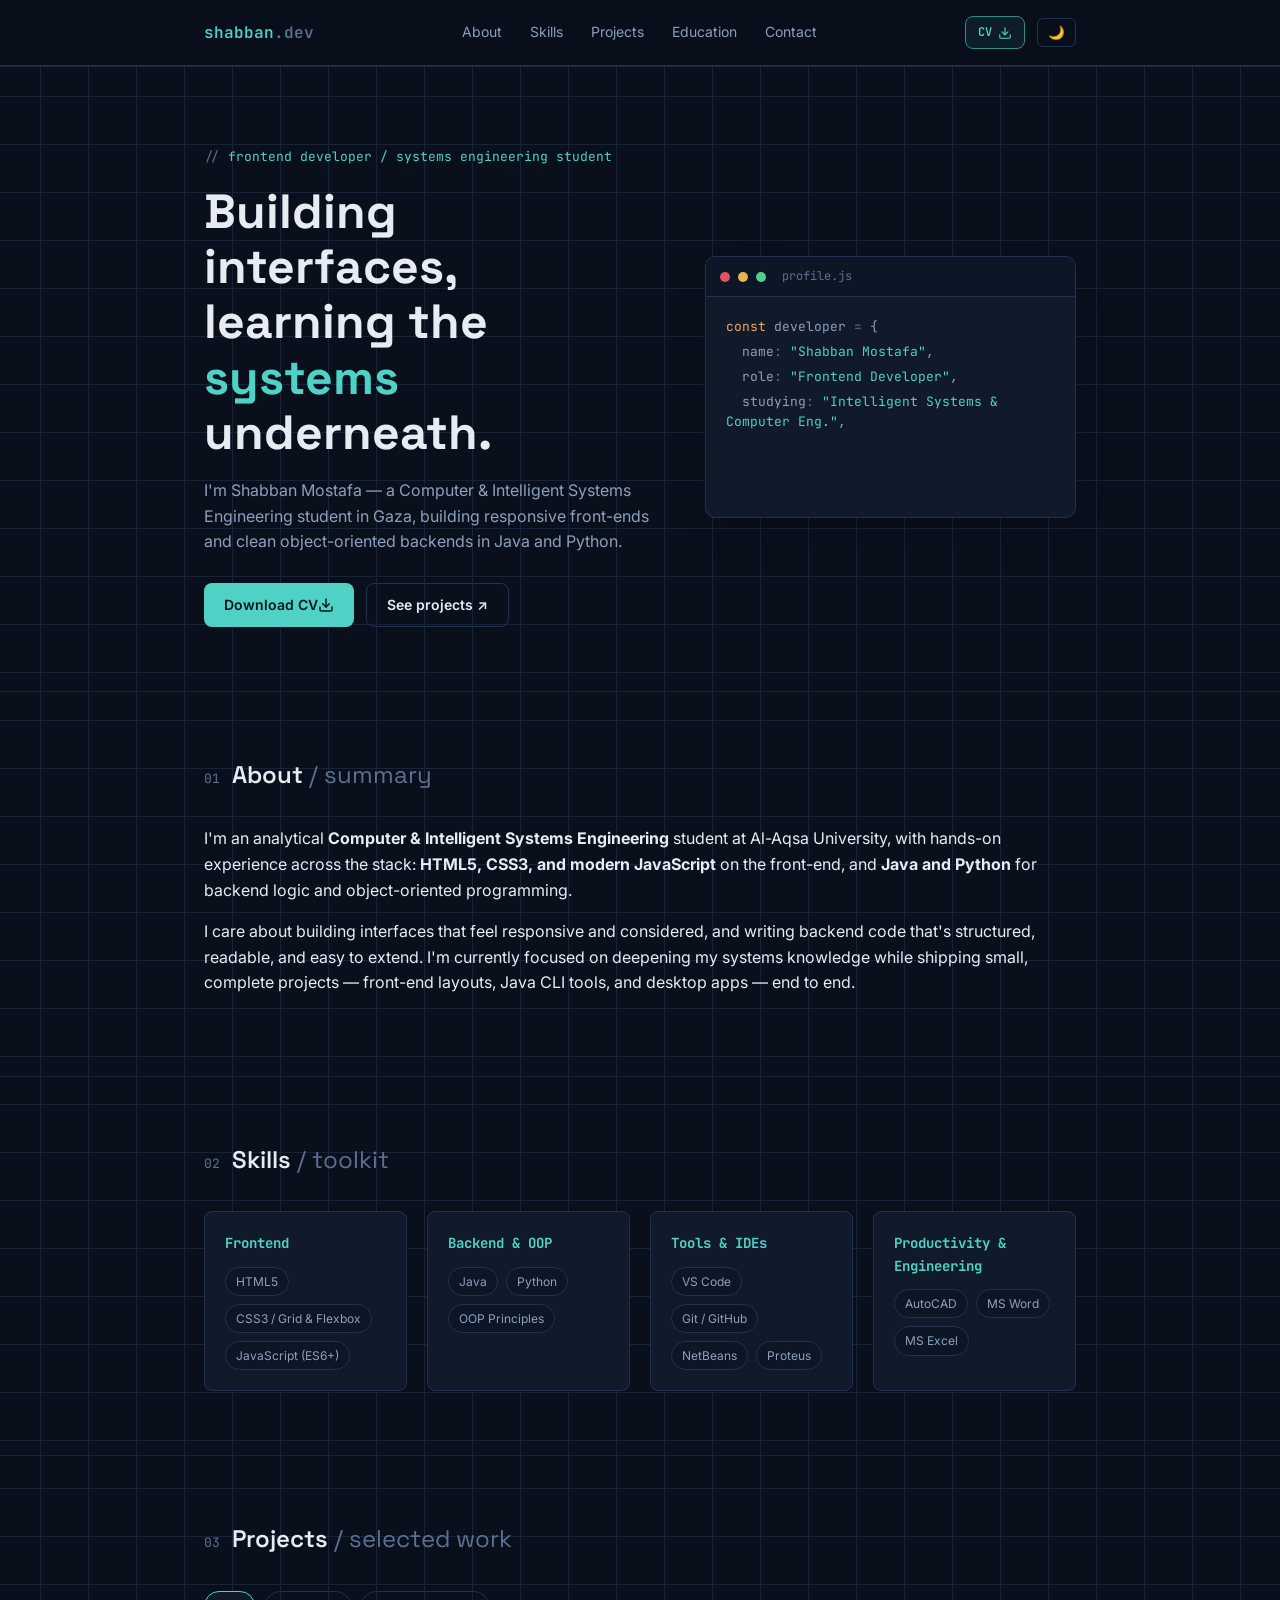
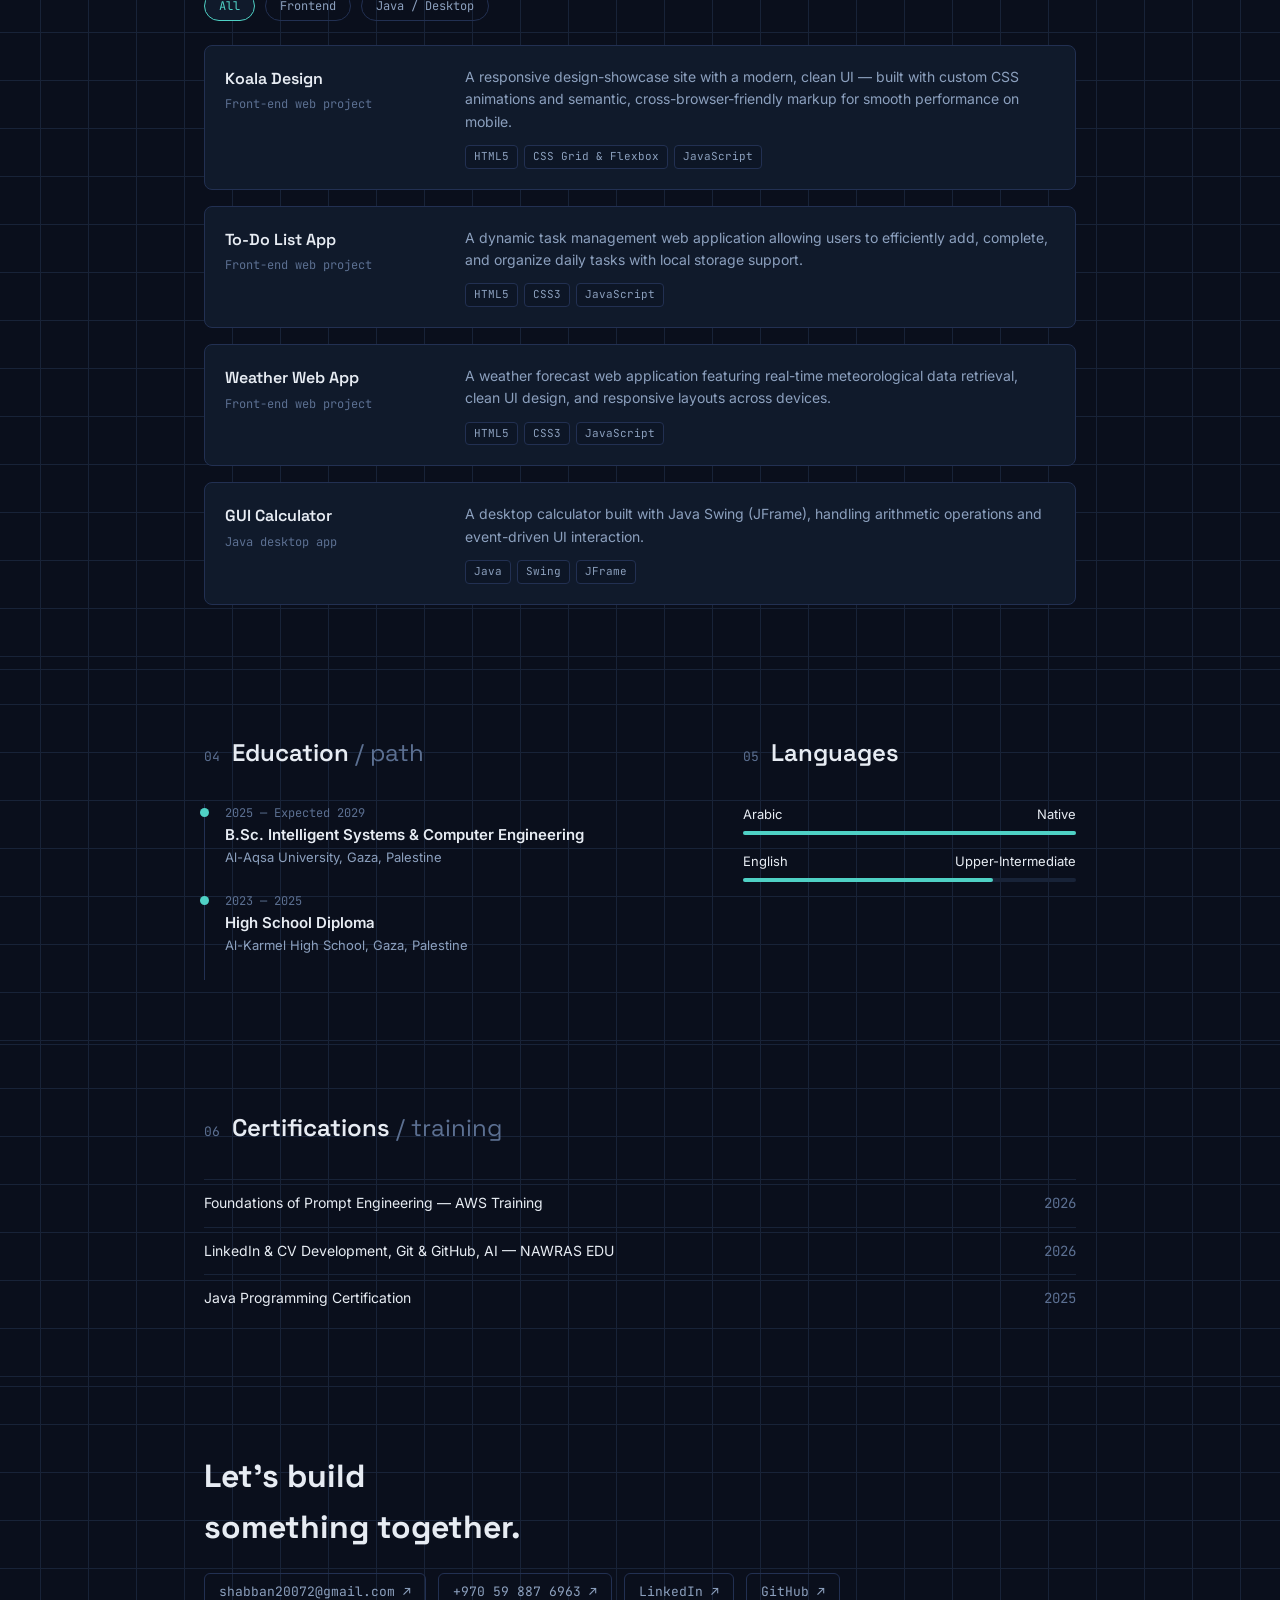
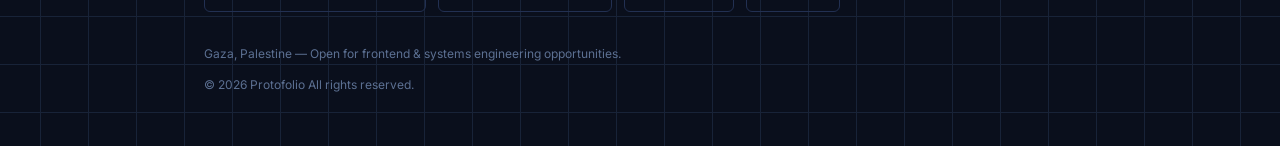
==== index.html @ a600d9d5 "Rename protofolio.html to index.html" ====
<!DOCTYPE html>
<html lang="en" data-theme="dark">

<head>
    <meta charset="UTF-8">
    <meta name="viewport" content="width=device-width, initial-scale=1.0">
    <title>Shabban Mostafa — Frontend Developer & Systems Engineering Student</title>
    <link rel="preconnect" href="https://fonts.googleapis.com">
    <link rel="preconnect" href="https://fonts.gstatic.com" crossorigin>
    <link
        href="https://fonts.googleapis.com/css2?family=Inter:wght@400;500;600;700&family=JetBrains+Mono:wght@400;500;600&family=Space+Grotesk:wght@500;600;700&display=swap"
        rel="stylesheet">
    <link rel="icon" type="image/png" href="Gemini_Generated_Image_3iw3ls3iw3ls3iw3.jpg">
    <link rel="stylesheet" href="proto.css">
</head>

<body>

    <!-- Scroll Progress Indicator -->
    <div class="scroll-progress" id="scrollProgress"></div>
    <!-- الهيدر المطور مع زر السيرة الذاتية -->
    <header class="nav">
        <div class="nav-inner">
            <a href="#top" class="logo">shabban<span>.dev</span></a>

            <nav class="links" id="navLinks">
                <a href="#about">About</a>
                <a href="#skills">Skills</a>
                <a href="#projects">Projects</a>
                <a href="#education">Education</a>
                <a href="#contact">Contact</a>
            </nav>

            <div class="nav-controls">
                <!-- زر تحميل الـ CV في الهيدر -->
                <a href="Shabban CV.pdf" download class="btn-cv-nav" title="Download CV" target="_blank">
                    <span>CV</span>
                    <svg width="14" height="14" viewBox="0 0 24 24" fill="none" stroke="currentColor" stroke-width="2"
                        stroke-linecap="round" stroke-linejoin="round">
                        <path d="M21 15v4a2 2 0 0 1-2 2H5a2 2 0 0 1-2-2v-4" />
                        <polyline points="7 10 12 15 17 10" />
                        <line x1="12" y1="15" x2="12" y2="3" />
                    </svg>
                </a>

                <button id="themeToggle" class="icon-btn" aria-label="Toggle Theme">
                    <span class="theme-icon">🌙</span>
                </button>
                <button class="menu-toggle" id="menuToggle" aria-label="Toggle Navigation">
                    <span></span>
                    <span></span>
                    <span></span>
                </button>
            </div>
        </div>
    </header>

    <!-- قسم Hero Section المطور -->
    <section class="hero">
        <div class="wrap hero-grid">
            <div>
                <p class="kicker">frontend developer / systems engineering student</p>
                <h1 class="title">Building interfaces,<br>learning the <em>systems</em><br>underneath.</h1>
                <p class="lede">I'm Shabban Mostafa — a Computer &amp; Intelligent Systems Engineering student in Gaza,
                    building responsive front-ends and clean object-oriented backends in Java and Python.</p>
                <div class="cta-row">
                    <!-- زر تحميل الـ CV الرئيسي -->
                    <a class="btn btn-primary" href="Shabban CV.pdf" download target="_blank">
                        Download CV
                        <svg width="16" height="16" viewBox="0 0 24 24" fill="none" stroke="currentColor"
                            stroke-width="2.2" stroke-linecap="round" stroke-linejoin="round">
                            <path d="M21 15v4a2 2 0 0 1-2 2H5a2 2 0 0 1-2-2v-4" />
                            <polyline points="7 10 12 15 17 10" />
                            <line x1="12" y1="15" x2="12" y2="3" />
                        </svg>
                    </a>
                    <a class="btn btn-ghost" href="#projects">See projects ↗</a>
                </div>
            </div>
            <div class="terminal" aria-hidden="false">
                <div class="term-bar">
                    <span class="dot r"></span><span class="dot y"></span><span class="dot g"></span>
                    <span class="term-title">profile.js</span>
                </div>
                <div class="term-body" id="termBody"></div>
            </div>
        </div>
    </section>

    <!-- About Section -->
    <section id="about">
        <div class="wrap">
            <div class="sec-head">
                <span class="sec-num">01</span>
                <h2 class="sec-title">About <span class="dim">/ summary</span></h2>
            </div>
            <div class="about-body">
                <p>I'm an analytical <strong>Computer &amp; Intelligent Systems Engineering</strong> student at
                    Al-Aqsa University, with hands-on experience across the stack: <strong>HTML5, CSS3, and modern
                        JavaScript</strong> on the front-end, and <strong>Java and Python</strong> for backend logic
                    and object-oriented programming.</p>
                <p>I care about building interfaces that feel responsive and considered, and writing backend code
                    that's structured, readable, and easy to extend. I'm currently focused on deepening my systems
                    knowledge while shipping small, complete projects — front-end layouts, Java CLI tools, and
                    desktop apps — end to end.</p>
            </div>
        </div>
    </section>

    <!-- Skills Section -->
    <section id="skills">
        <div class="wrap">
            <div class="sec-head">
                <span class="sec-num">02</span>
                <h2 class="sec-title">Skills <span class="dim">/ toolkit</span></h2>
            </div>
            <div class="skill-groups">
                <div class="skill-card">
                    <h3>Frontend</h3>
                    <div class="chip-row">
                        <span class="chip">HTML5</span>
                        <span class="chip">CSS3 / Grid & Flexbox</span>
                        <span class="chip">JavaScript (ES6+)</span>
                    </div>
                </div>
                <div class="skill-card">
                    <h3>Backend &amp; OOP</h3>
                    <div class="chip-row">
                        <span class="chip">Java</span>
                        <span class="chip">Python</span>
                        <span class="chip">OOP Principles</span>
                    </div>
                </div>
                <div class="skill-card">
                    <h3>Tools &amp; IDEs</h3>
                    <div class="chip-row">
                        <span class="chip">VS Code</span>
                        <span class="chip">Git / GitHub</span>
                        <span class="chip">NetBeans</span>
                        <span class="chip">Proteus</span>
                    </div>
                </div>
                <div class="skill-card">
                    <h3>Productivity &amp; Engineering</h3>
                    <div class="chip-row">
                        <span class="chip">AutoCAD</span>
                        <span class="chip">MS Word</span>
                        <span class="chip">MS Excel</span>
                    </div>
                </div>
            </div>
        </div>
    </section>

    <!-- Projects Section -->
    <section id="projects">
        <div class="wrap">
            <div class="sec-head">
                <span class="sec-num">03</span>
                <h2 class="sec-title">Projects <span class="dim">/ selected work</span></h2>
            </div>

            <!-- Projects Filter -->
            <div class="project-filters">
                <button class="filter-btn active" data-filter="all">All</button>
                <button class="filter-btn" data-filter="frontend">Frontend</button>
                <button class="filter-btn" data-filter="java">Java / Desktop</button>
            </div>

            <div class="proj-list">
                <div class="proj" data-category="frontend">
                    <div class="proj-meta">
                        <div class="proj-name">Koala Design</div>
                        <span class="proj-type">Front-end web project</span>
                    </div>
                    <div class="proj-details">
                        <p class="proj-desc">A responsive design-showcase site with a modern, clean UI — built with
                            custom CSS animations and semantic, cross-browser-friendly markup for smooth performance
                            on mobile.</p>
                        <div class="proj-tags">
                            <span class="tag">HTML5</span>
                            <span class="tag">CSS Grid &amp; Flexbox</span>
                            <span class="tag">JavaScript</span>
                        </div>
                    </div>
                </div>

                <div class="proj" data-category="frontend">
                    <div class="proj-meta">
                        <div class="proj-name">To-Do List App</div>
                        <span class="proj-type">Front-end web project</span>
                    </div>
                    <div class="proj-details">
                        <p class="proj-desc">A dynamic task management web application allowing users to efficiently
                            add, complete, and organize daily tasks with local storage support.</p>
                        <div class="proj-tags">
                            <span class="tag">HTML5</span>
                            <span class="tag">CSS3</span>
                            <span class="tag">JavaScript</span>
                        </div>
                    </div>
                </div>

                <div class="proj" data-category="frontend">
                    <div class="proj-meta">
                        <div class="proj-name">Weather Web App</div>
                        <span class="proj-type">Front-end web project</span>
                    </div>
                    <div class="proj-details">
                        <p class="proj-desc">A weather forecast web application featuring real-time meteorological data
                            retrieval, clean UI design, and responsive layouts across devices.</p>
                        <div class="proj-tags">
                            <span class="tag">HTML5</span>
                            <span class="tag">CSS3</span>
                            <span class="tag">JavaScript</span>
                        </div>
                    </div>
                </div>

                <div class="proj" data-category="java">
                    <div class="proj-meta">
                        <div class="proj-name">GUI Calculator</div>
                        <span class="proj-type">Java desktop app</span>
                    </div>
                    <div class="proj-details">
                        <p class="proj-desc">A desktop calculator built with Java Swing (JFrame), handling
                            arithmetic operations and event-driven UI interaction.</p>
                        <div class="proj-tags">
                            <span class="tag">Java</span>
                            <span class="tag">Swing</span>
                            <span class="tag">JFrame</span>
                        </div>
                    </div>
                </div>
            </div>
        </div>
    </section>

    <!-- Education & Languages Section -->
    <section id="education">
        <div class="wrap two-col">
            <div>
                <div class="sec-head">
                    <span class="sec-num">04</span>
                    <h2 class="sec-title">Education <span class="dim">/ path</span></h2>
                </div>
                <div class="timeline">
                    <div class="tl-item">
                        <div class="tl-when">2025 — Expected 2029</div>
                        <div class="tl-what">B.Sc. Intelligent Systems &amp; Computer Engineering</div>
                        <div class="tl-where">Al-Aqsa University, Gaza, Palestine</div>
                    </div>
                    <div class="tl-item">
                        <div class="tl-when">2023 — 2025</div>
                        <div class="tl-what">High School Diploma</div>
                        <div class="tl-where">Al-Karmel High School, Gaza, Palestine</div>
                    </div>
                </div>
            </div>
            <div>
                <div class="sec-head">
                    <span class="sec-num">05</span>
                    <h2 class="sec-title">Languages</h2>
                </div>
                <div class="lang-item">
                    <div class="lang-name"><span>Arabic</span><span>Native</span></div>
                    <div class="bar">
                        <div class="bar-fill" style="width:100%"></div>
                    </div>
                </div>
                <div class="lang-item">
                    <div class="lang-name"><span>English</span><span>Upper-Intermediate</span></div>
                    <div class="bar">
                        <div class="bar-fill" style="width:75%"></div>
                    </div>
                </div>
            </div>
        </div>
    </section>

    <!-- Certifications Section -->
    <section id="certs">
        <div class="wrap">
            <div class="sec-head">
                <span class="sec-num">06</span>
                <h2 class="sec-title">Certifications <span class="dim">/ training</span></h2>
            </div>
            <ul class="cert-list">
                <li><span class="cert-name">Foundations of Prompt Engineering — AWS Training</span><span
                        class="cert-year">2026</span></li>
                <li><span class="cert-name">LinkedIn &amp; CV Development, Git &amp; GitHub, AI — NAWRAS
                        EDU</span><span class="cert-year">2026</span></li>
                <li><span class="cert-name">Java Programming Certification</span><span class="cert-year">2025</span>
                </li>
            </ul>
        </div>
    </section>

    <!-- Contact Section -->
    <footer id="contact">
        <div class="wrap">
            <h2 class="contact-title">Let's build<br>something together.</h2>
            <div class="contact-links">
                <a class="contact-item" href="mailto:shabban20072@gmail.com">shabban20072@gmail.com ↗</a>
                <a class="contact-item" href="https://api.whatsapp.com/send?phone=970598876963" target="_blank"
                    rel="noopener">+970 59 887 6963 ↗</a>
                <a class="contact-item" href="https://www.linkedin.com/in/shabban-bakroon-a314b6403/" target="_blank"
                    rel="noopener">LinkedIn ↗</a>
                <a class="contact-item" href="https://github.com/shabban-Eng" target="_blank" rel="noopener">GitHub
                    ↗</a>
            </div>
            <p class="foot-note">Gaza, Palestine — Open for frontend &amp; systems engineering opportunities.</p>
            <p class="foot-note">© 2026 Protofolio All rights reserved.</p>
        </div>
    </footer>

    </main>

    <!-- Back to top button -->
    <button id="backToTop" class="back-to-top" aria-label="Back to Top">↑</button>
    <script src="main.js"></script>
</body>

</html>
---- proto.css ----
:root {
    --bg: #0a0f1c;
    --bg-elev: #101a2b;
    --bg-elev-2: #0d1626;
    --line: #223052;
    --line-soft: #182338;
    --text: #e7ecf3;
    --text-dim: #8ca0be;
    --text-faint: #5c7092;
    --accent: #4fd1c5;
    --accent-hover: #67dccf;
    --accent-dim: #2c8f86;
    --accent-warm: #f2a65a;
    --font-display: 'Space Grotesk', sans-serif;
    --font-body: 'Inter', sans-serif;
    --font-mono: 'JetBrains Mono', monospace;
    --maxw: 920px;
    --radius: 8px;
    --transition: 0.2s ease;
}

[data-theme="light"] {
    --bg: #f8fafc;
    --bg-elev: #ffffff;
    --bg-elev-2: #f1f5f9;
    --line: #cbd5e1;
    --line-soft: #e2e8f0;
    --text: #0f172a;
    --text-dim: #475569;
    --text-faint: #94a3b8;
    --accent: #0d9488;
    --accent-hover: #14b8a6;
    --accent-dim: #99f6e4;
    --accent-warm: #d97706;
}

* {
    box-sizing: border-box;
}

html {
    scroll-behavior: smooth;
}

body {
    margin: 0;
    background: var(--bg);
    color: var(--text);
    font-family: var(--font-body);
    line-height: 1.6;
    background-image:
        linear-gradient(var(--line-soft) 1px, transparent 1px),
        linear-gradient(90deg, var(--line-soft) 1px, transparent 1px);
    background-size: 48px 48px;
    background-position: center top;
    transition: background-color 0.3s ease, color 0.3s ease;
}

/* Scroll Progress */
.scroll-progress {
    position: fixed;
    top: 0;
    left: 0;
    height: 3px;
    background: var(--accent);
    width: 0%;
    z-index: 100;
    transition: width 0.1s linear;
}

.wrap {
    max-width: var(--maxw);
    margin: 0 auto;
    padding: 0 24px;
}

/* ---------- NAV ---------- */
header.nav {
    position: sticky;
    top: 0;
    z-index: 50;
    background: rgba(10, 15, 28, 0.82);
    backdrop-filter: blur(12px);
    border-bottom: 1px solid var(--line);
    transition: background 0.3s ease;
}

[data-theme="light"] header.nav {
    background: rgba(248, 250, 252, 0.85);
}

.nav-inner {
    max-width: var(--maxw);
    margin: 0 auto;
    padding: 16px 24px;
    display: flex;
    align-items: center;
    justify-content: space-between;
}

.logo {
    font-family: var(--font-mono);
    font-size: 16px;
    font-weight: 600;
    color: var(--accent);
    text-decoration: none;
}

.logo span {
    color: var(--text-faint);
}

nav.links {
    display: flex;
    gap: 28px;
}

nav.links a {
    font-size: 14px;
    text-decoration: none;
    color: var(--text-dim);
    transition: color var(--transition);
}

nav.links a:hover {
    color: var(--accent);
}

.nav-controls {
    display: flex;
    align-items: center;
    gap: 12px;
}

.icon-btn,
.menu-toggle {
    background: transparent;
    border: 1px solid var(--line);
    color: var(--text);
    padding: 6px 10px;
    border-radius: 6px;
    cursor: pointer;
    transition: var(--transition);
}

.icon-btn:hover {
    border-color: var(--accent);
}

.menu-toggle {
    display: none;
    flex-direction: column;
    gap: 4px;
}

.menu-toggle span {
    width: 18px;
    height: 2px;
    background: var(--text);
}

@media (max-width: 768px) {
    .menu-toggle {
        display: flex;
    }

    nav.links {
        position: absolute;
        top: 100%;
        left: 0;
        right: 0;
        background: var(--bg-elev);
        flex-direction: column;
        padding: 20px 24px;
        gap: 16px;
        border-bottom: 1px solid var(--line);
        display: none;
    }

    nav.links.active {
        display: flex;
    }
}

/* ---------- HERO ---------- */
.hero {
    padding: 80px 0 64px;
}

.hero-grid {
    display: grid;
    grid-template-columns: 1.1fr 0.9fr;
    gap: 48px;
    align-items: center;
}

@media (max-width: 780px) {
    .hero-grid {
        grid-template-columns: 1fr;
    }
}

.kicker {
    font-family: var(--font-mono);
    font-size: 13px;
    color: var(--accent);
    margin: 0 0 16px;
}

.kicker::before {
    content: "// ";
    color: var(--text-faint);
}

h1.title {
    font-family: var(--font-display);
    font-size: clamp(32px, 5vw, 48px);
    line-height: 1.15;
    margin: 0 0 18px;
    font-weight: 700;
}

h1.title em {
    font-style: normal;
    color: var(--accent);
}

.lede {
    color: var(--text-dim);
    font-size: 16px;
    max-width: 48ch;
    margin: 0 0 28px;
}

.cta-row {
    display: flex;
    gap: 12px;
}

.btn {
    font-family: var(--font-body);
    font-weight: 600;
    font-size: 14px;
    padding: 10px 20px;
    border-radius: var(--radius);
    text-decoration: none;
    display: inline-flex;
    align-items: center;
    transition: var(--transition);
}

.btn-primary {
    background: var(--accent);
    color: #06171a;
}

.btn-primary:hover {
    background: var(--accent-hover);
    transform: translateY(-2px);
}

.btn-ghost {
    border: 1px solid var(--line);
    color: var(--text);
}

.btn-ghost:hover {
    border-color: var(--accent);
    color: var(--accent);
    transform: translateY(-2px);
}

/* ---------- TERMINAL ---------- */
.terminal {
    background: var(--bg-elev);
    border: 1px solid var(--line);
    border-radius: 10px;
    overflow: hidden;
    box-shadow: 0 16px 40px -20px rgba(0, 0, 0, 0.4);
}

.term-bar {
    display: flex;
    align-items: center;
    gap: 8px;
    padding: 10px 14px;
    border-bottom: 1px solid var(--line);
    background: var(--bg-elev-2);
}

/* ---------- CV BUTTONS ---------- */
.btn-cv-nav {
    display: inline-flex;
    align-items: center;
    gap: 6px;
    font-family: var(--font-mono);
    font-size: 12px;
    font-weight: 600;
    color: var(--accent);
    background: rgba(79, 209, 197, 0.08);
    border: 1px solid var(--accent-dim);
    padding: 6px 12px;
    border-radius: var(--radius);
    text-decoration: none;
    transition: var(--transition);
}

.btn-cv-nav:hover {
    background: var(--accent);
    color: #06171a;
    border-color: var(--accent);
    transform: translateY(-1px);
}

.btn svg {
    transition: transform var(--transition);
}

.btn:hover svg {
    transform: translateY(2px);
}

.dot {
    width: 10px;
    height: 10px;
    border-radius: 50%;
}

.dot.r {
    background: #e05561;
}

.dot.y {
    background: #e6b34d;
}

.dot.g {
    background: #4fd18d;
}

.term-title {
    margin-left: 8px;
    font-family: var(--font-mono);
    font-size: 12px;
    color: var(--text-faint);
}

.term-body {
    padding: 20px;
    font-family: var(--font-mono);
    font-size: 13px;
    color: var(--text-dim);
    min-height: 220px;
}

.term-body .line {
    margin: 0 0 4px;
}

.term-key {
    color: var(--accent-warm);
}

.term-str {
    color: var(--accent);
}

.term-punct {
    color: var(--text-faint);
}

.cursor {
    display: inline-block;
    width: 8px;
    height: 15px;
    background: var(--accent);
    animation: blink 1s steps(1) infinite;
}

@keyframes blink {
    50% {
        opacity: 0;
    }
}

/* ---------- SECTIONS ---------- */
section {
    padding: 64px 0;
    border-top: 1px solid var(--line-soft);
}

.sec-head {
    display: flex;
    align-items: baseline;
    gap: 12px;
    margin-bottom: 32px;
}

.sec-num {
    font-family: var(--font-mono);
    font-size: 13px;
    color: var(--text-faint);
}

.sec-title {
    font-family: var(--font-display);
    font-size: 24px;
    font-weight: 600;
    margin: 0;
}

.sec-title .dim {
    color: var(--text-faint);
    font-weight: 400;
}

/* ---------- SKILLS CARDS ---------- */
.skill-groups {
    display: grid;
    grid-template-columns: repeat(auto-fit, minmax(200px, 1fr));
    gap: 20px;
}

.skill-card {
    background: var(--bg-elev);
    border: 1px solid var(--line);
    border-radius: var(--radius);
    padding: 20px;
    transition: var(--transition);
}

.skill-card:hover {
    border-color: var(--accent);
    transform: translateY(-3px);
}

.skill-card h3 {
    font-family: var(--font-mono);
    font-size: 14px;
    color: var(--accent);
    margin: 0 0 12px;
}

.chip-row {
    display: flex;
    flex-wrap: wrap;
    gap: 8px;
}

.chip {
    font-size: 12px;
    padding: 4px 10px;
    border: 1px solid var(--line);
    border-radius: 20px;
    color: var(--text-dim);
    background: var(--bg-elev-2);
}

/* ---------- PROJECTS & FILTERS ---------- */
.project-filters {
    display: flex;
    gap: 10px;
    margin-bottom: 24px;
}

.filter-btn {
    background: transparent;
    border: 1px solid var(--line);
    color: var(--text-dim);
    padding: 6px 14px;
    border-radius: 20px;
    cursor: pointer;
    font-family: var(--font-mono);
    font-size: 12px;
    transition: var(--transition);
}

.filter-btn.active,
.filter-btn:hover {
    border-color: var(--accent);
    color: var(--accent);
    background: var(--bg-elev);
}

.proj-list {
    display: flex;
    flex-direction: column;
    gap: 16px;
}

.proj {
    padding: 20px;
    background: var(--bg-elev);
    border: 1px solid var(--line);
    border-radius: var(--radius);
    display: grid;
    grid-template-columns: 220px 1fr;
    gap: 20px;
    transition: var(--transition);
}

.proj:hover {
    border-color: var(--accent-dim);
    transform: translateY(-2px);
}

@media (max-width: 650px) {
    .proj {
        grid-template-columns: 1fr;
    }
}

.proj-name {
    font-family: var(--font-display);
    font-weight: 600;
    font-size: 16px;
}

.proj-type {
    display: block;
    font-family: var(--font-mono);
    font-size: 12px;
    color: var(--text-faint);
    margin-top: 4px;
}

.proj-desc {
    color: var(--text-dim);
    font-size: 14px;
    margin: 0 0 12px;
}

.proj-tags {
    display: flex;
    flex-wrap: wrap;
    gap: 6px;
}

.tag {
    font-family: var(--font-mono);
    font-size: 11px;
    padding: 2px 8px;
    border-radius: 4px;
    background: var(--bg-elev-2);
    border: 1px solid var(--line);
    color: var(--text-dim);
}

/* ---------- TIMELINE & CERTS ---------- */
.two-col {
    display: grid;
    grid-template-columns: 1.2fr 0.8fr;
    gap: 40px;
}

@media (max-width: 700px) {
    .two-col {
        grid-template-columns: 1fr;
    }
}

.timeline {
    position: relative;
    padding-left: 20px;
    border-left: 1px solid var(--line);
}

.tl-item {
    position: relative;
    padding-bottom: 24px;
}

.tl-item::before {
    content: "";
    position: absolute;
    left: -25px;
    top: 4px;
    width: 9px;
    height: 9px;
    border-radius: 50%;
    background: var(--accent);
}

.tl-when {
    font-family: var(--font-mono);
    font-size: 12px;
    color: var(--text-faint);
}

.tl-what {
    font-weight: 600;
    font-size: 15px;
}

.tl-where {
    color: var(--text-dim);
    font-size: 13px;
}

.cert-list {
    list-style: none;
    padding: 0;
    margin: 0;
}

.cert-list li {
    padding: 12px 0;
    border-top: 1px solid var(--line-soft);
    display: flex;
    justify-content: space-between;
    font-size: 14px;
}

.cert-year {
    font-family: var(--font-mono);
    color: var(--text-faint);
}

.lang-item {
    margin-bottom: 16px;
}

.lang-name {
    display: flex;
    justify-content: space-between;
    font-size: 13px;
    margin-bottom: 6px;
}

.bar {
    height: 4px;
    background: var(--line-soft);
    border-radius: 2px;
}

.bar-fill {
    height: 100%;
    background: var(--accent);
    border-radius: 2px;
}

/* ---------- FOOTER & BACK TO TOP ---------- */
footer {
    padding: 64px 0 40px;
    border-top: 1px solid var(--line-soft);
}

.contact-title {
    font-family: var(--font-display);
    font-size: 32px;
    margin: 0 0 20px;
}

.contact-links {
    display: flex;
    flex-wrap: wrap;
    gap: 12px;
    margin-bottom: 32px;
}

.contact-item {
    font-family: var(--font-mono);
    font-size: 13px;
    color: var(--text-dim);
    text-decoration: none;
    border: 1px solid var(--line);
    padding: 8px 14px;
    border-radius: 6px;
    transition: var(--transition);
}

.contact-item:hover {
    border-color: var(--accent);
    color: var(--accent);
}

.foot-note {
    color: var(--text-faint);
    font-size: 12px;
}

.back-to-top {
    position: fixed;
    bottom: 20px;
    right: 20px;
    background: var(--bg-elev);
    border: 1px solid var(--line);
    color: var(--text);
    padding: 10px 14px;
    border-radius: 50%;
    cursor: pointer;
    display: none;
    transition: var(--transition);
}

.back-to-top.visible {
    display: block;
}

.back-to-top:hover {
    border-color: var(--accent);
    color: var(--accent);
}
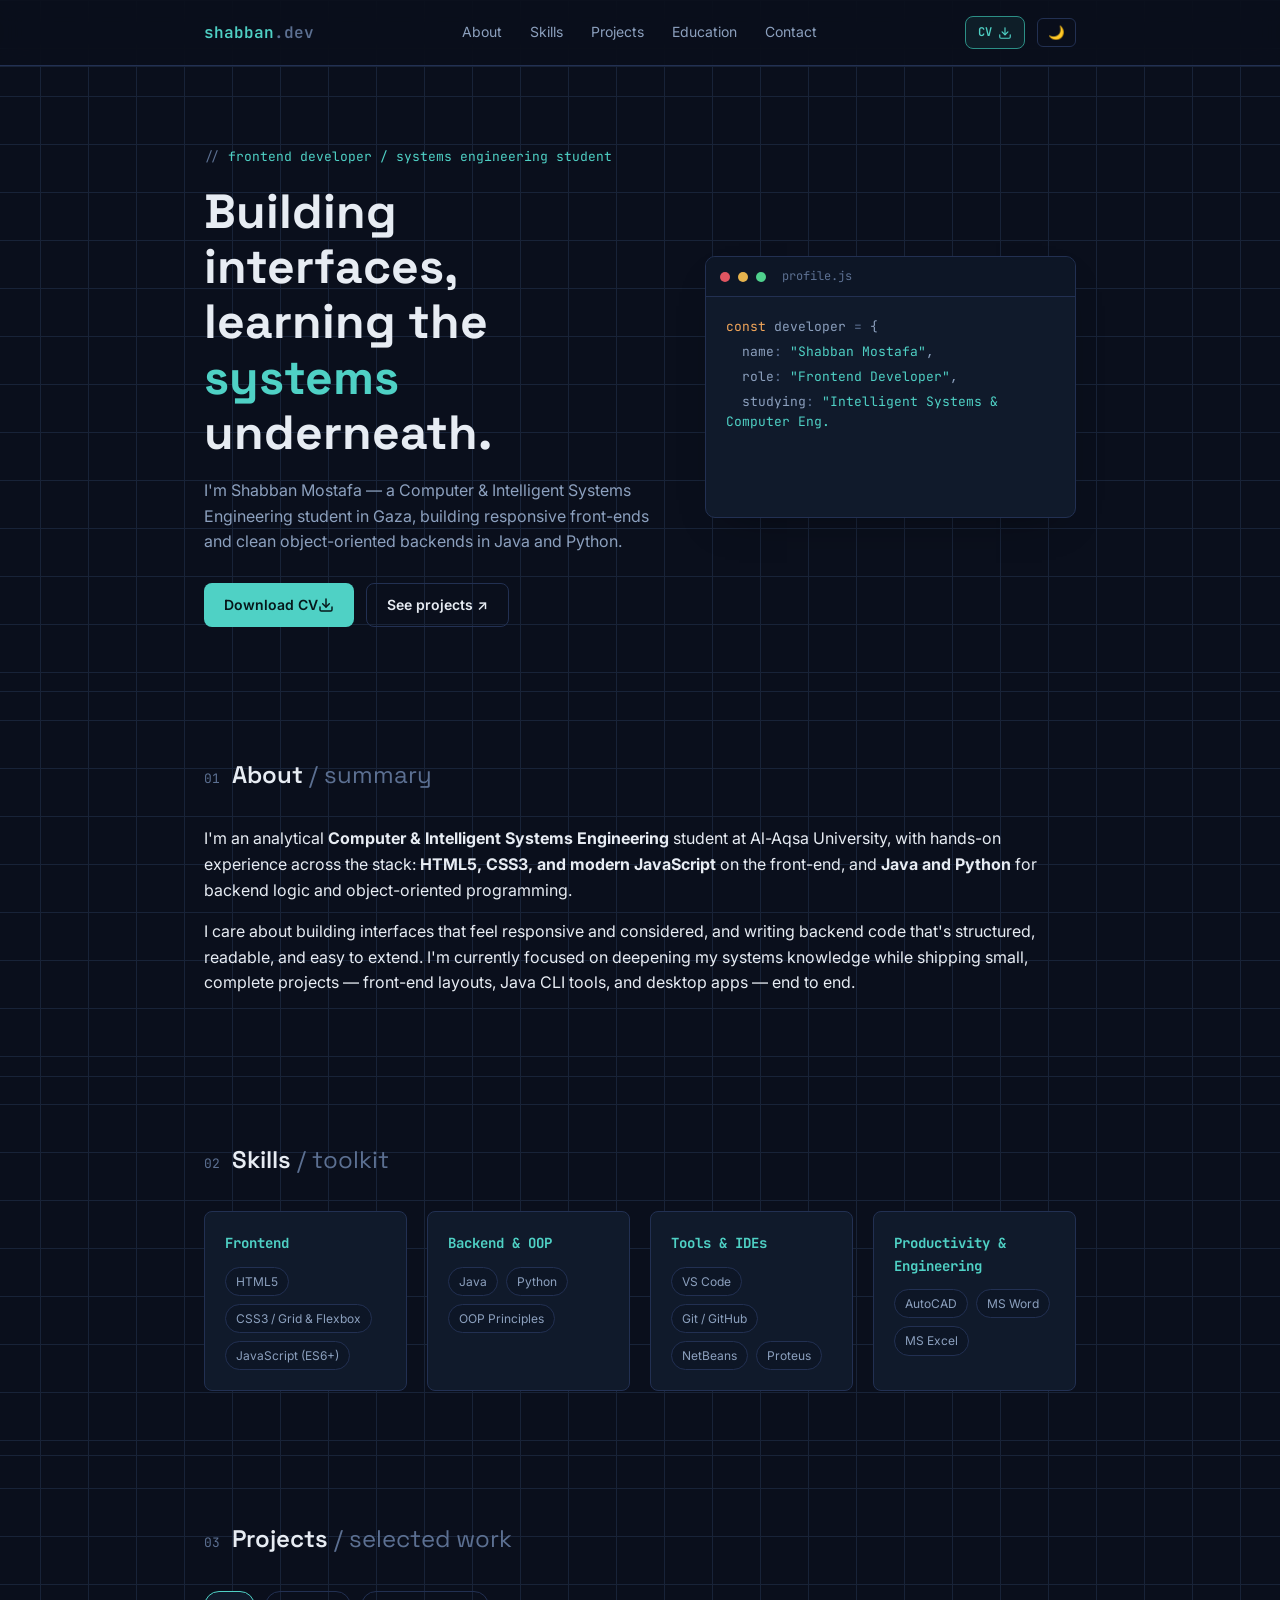
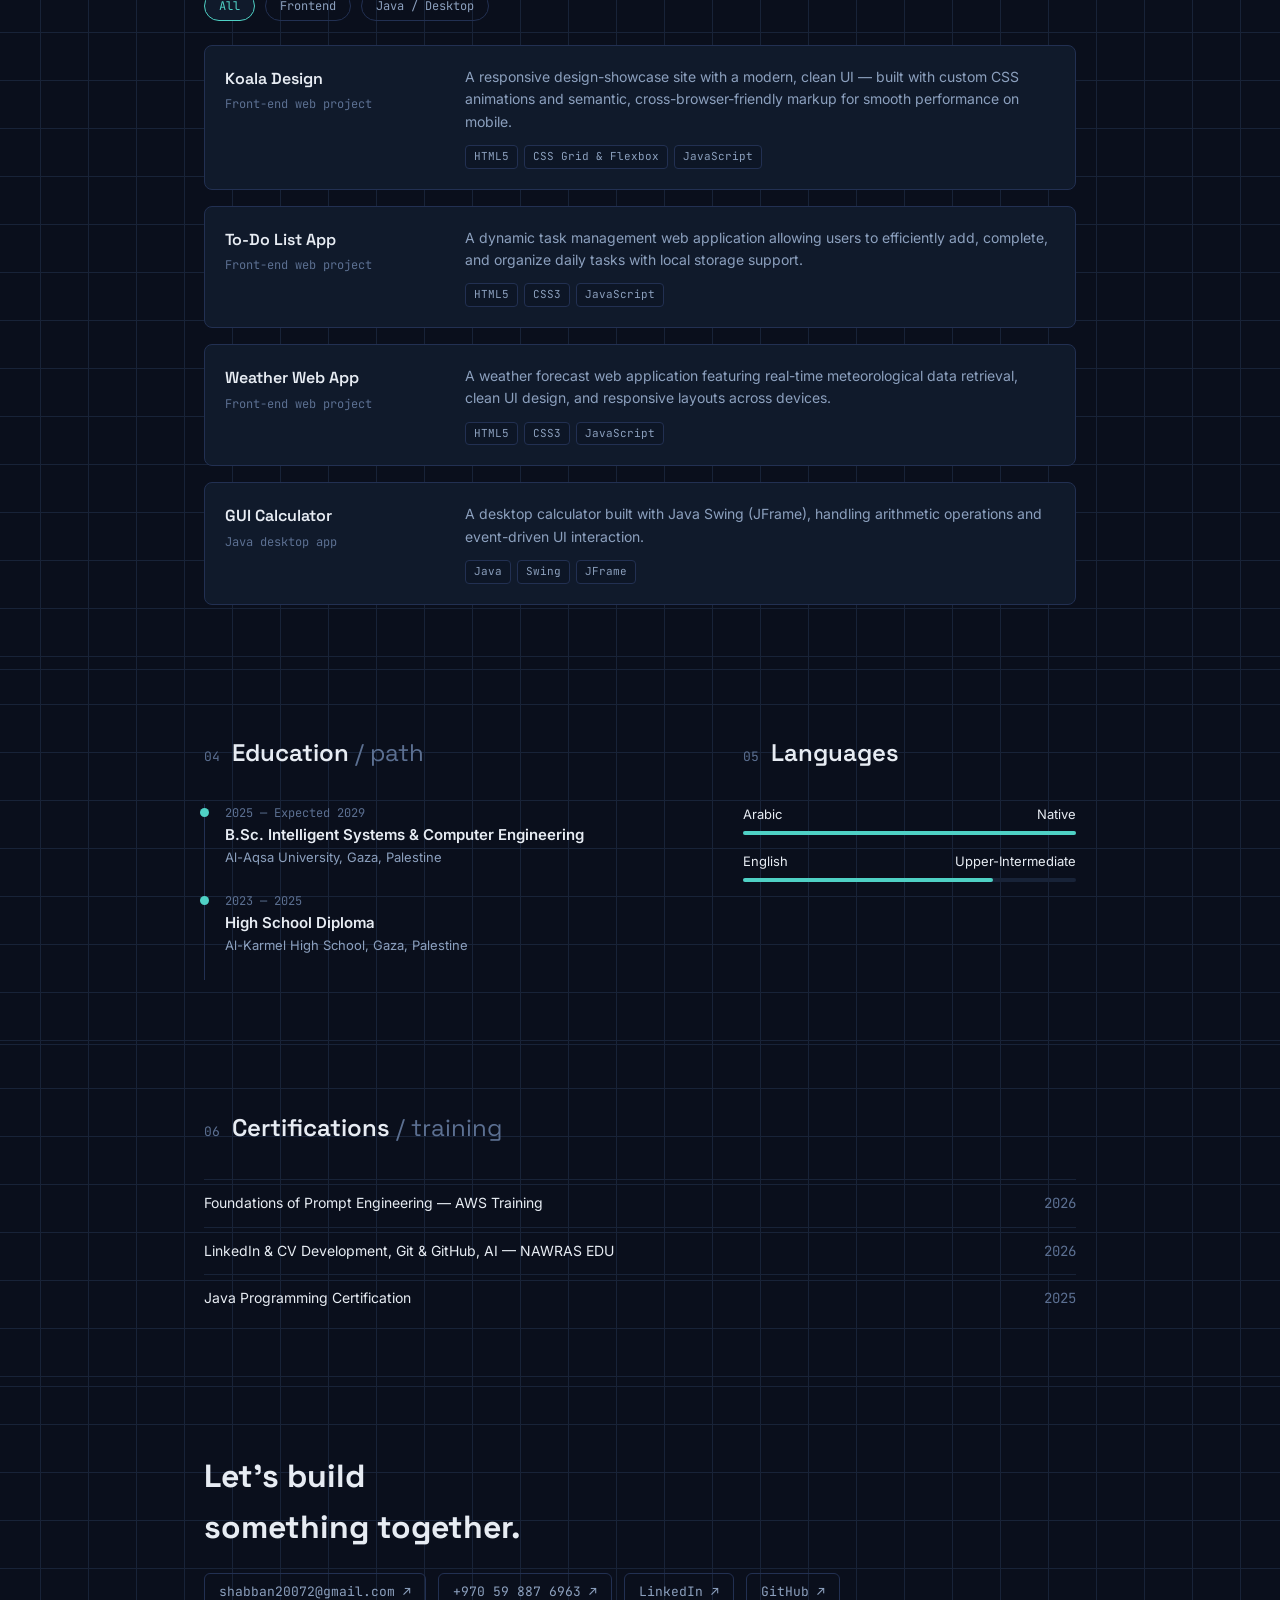
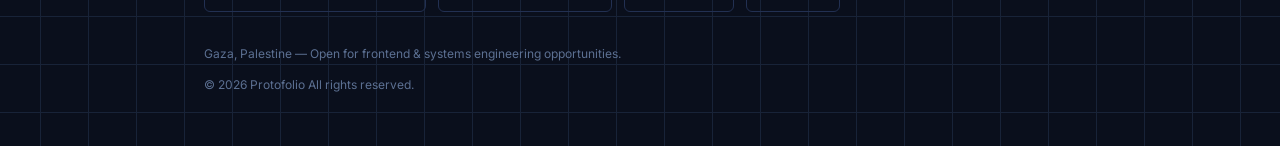
==== commit af57642c: "Update index.html" ====
--- a/index.html
+++ b/index.html
@@ -11,7 +11,7 @@
         href="https://fonts.googleapis.com/css2?family=Inter:wght@400;500;600;700&family=JetBrains+Mono:wght@400;500;600&family=Space+Grotesk:wght@500;600;700&display=swap"
         rel="stylesheet">
     <link rel="icon" type="image/png" href="Gemini_Generated_Image_3iw3ls3iw3ls3iw3.jpg">
-    <link rel="stylesheet" href="proto.css">
+    <link rel="stylesheet" href="style.css">
 </head>
 
 <body>
--- a/style.css
+++ b/style.css
@@ -0,0 +1,703 @@
+:root {
+    --bg: #0a0f1c;
+    --bg-elev: #101a2b;
+    --bg-elev-2: #0d1626;
+    --line: #223052;
+    --line-soft: #182338;
+    --text: #e7ecf3;
+    --text-dim: #8ca0be;
+    --text-faint: #5c7092;
+    --accent: #4fd1c5;
+    --accent-hover: #67dccf;
+    --accent-dim: #2c8f86;
+    --accent-warm: #f2a65a;
+    --font-display: 'Space Grotesk', sans-serif;
+    --font-body: 'Inter', sans-serif;
+    --font-mono: 'JetBrains Mono', monospace;
+    --maxw: 920px;
+    --radius: 8px;
+    --transition: 0.2s ease;
+}
+
+[data-theme="light"] {
+    --bg: #f8fafc;
+    --bg-elev: #ffffff;
+    --bg-elev-2: #f1f5f9;
+    --line: #cbd5e1;
+    --line-soft: #e2e8f0;
+    --text: #0f172a;
+    --text-dim: #475569;
+    --text-faint: #94a3b8;
+    --accent: #0d9488;
+    --accent-hover: #14b8a6;
+    --accent-dim: #99f6e4;
+    --accent-warm: #d97706;
+}
+
+* {
+    box-sizing: border-box;
+}
+
+html {
+    scroll-behavior: smooth;
+}
+
+body {
+    margin: 0;
+    background: var(--bg);
+    color: var(--text);
+    font-family: var(--font-body);
+    line-height: 1.6;
+    background-image:
+        linear-gradient(var(--line-soft) 1px, transparent 1px),
+        linear-gradient(90deg, var(--line-soft) 1px, transparent 1px);
+    background-size: 48px 48px;
+    background-position: center top;
+    transition: background-color 0.3s ease, color 0.3s ease;
+}
+
+/* Scroll Progress */
+.scroll-progress {
+    position: fixed;
+    top: 0;
+    left: 0;
+    height: 3px;
+    background: var(--accent);
+    width: 0%;
+    z-index: 100;
+    transition: width 0.1s linear;
+}
+
+.wrap {
+    max-width: var(--maxw);
+    margin: 0 auto;
+    padding: 0 24px;
+}
+
+/* ---------- NAV ---------- */
+header.nav {
+    position: sticky;
+    top: 0;
+    z-index: 50;
+    background: rgba(10, 15, 28, 0.82);
+    backdrop-filter: blur(12px);
+    border-bottom: 1px solid var(--line);
+    transition: background 0.3s ease;
+}
+
+[data-theme="light"] header.nav {
+    background: rgba(248, 250, 252, 0.85);
+}
+
+.nav-inner {
+    max-width: var(--maxw);
+    margin: 0 auto;
+    padding: 16px 24px;
+    display: flex;
+    align-items: center;
+    justify-content: space-between;
+}
+
+.logo {
+    font-family: var(--font-mono);
+    font-size: 16px;
+    font-weight: 600;
+    color: var(--accent);
+    text-decoration: none;
+}
+
+.logo span {
+    color: var(--text-faint);
+}
+
+nav.links {
+    display: flex;
+    gap: 28px;
+}
+
+nav.links a {
+    font-size: 14px;
+    text-decoration: none;
+    color: var(--text-dim);
+    transition: color var(--transition);
+}
+
+nav.links a:hover {
+    color: var(--accent);
+}
+
+.nav-controls {
+    display: flex;
+    align-items: center;
+    gap: 12px;
+}
+
+.icon-btn,
+.menu-toggle {
+    background: transparent;
+    border: 1px solid var(--line);
+    color: var(--text);
+    padding: 6px 10px;
+    border-radius: 6px;
+    cursor: pointer;
+    transition: var(--transition);
+}
+
+.icon-btn:hover {
+    border-color: var(--accent);
+}
+
+.menu-toggle {
+    display: none;
+    flex-direction: column;
+    gap: 4px;
+}
+
+.menu-toggle span {
+    width: 18px;
+    height: 2px;
+    background: var(--text);
+}
+
+@media (max-width: 768px) {
+    .menu-toggle {
+        display: flex;
+    }
+
+    nav.links {
+        position: absolute;
+        top: 100%;
+        left: 0;
+        right: 0;
+        background: var(--bg-elev);
+        flex-direction: column;
+        padding: 20px 24px;
+        gap: 16px;
+        border-bottom: 1px solid var(--line);
+        display: none;
+    }
+
+    nav.links.active {
+        display: flex;
+    }
+}
+
+/* ---------- HERO ---------- */
+.hero {
+    padding: 80px 0 64px;
+}
+
+.hero-grid {
+    display: grid;
+    grid-template-columns: 1.1fr 0.9fr;
+    gap: 48px;
+    align-items: center;
+}
+
+@media (max-width: 780px) {
+    .hero-grid {
+        grid-template-columns: 1fr;
+    }
+}
+
+.kicker {
+    font-family: var(--font-mono);
+    font-size: 13px;
+    color: var(--accent);
+    margin: 0 0 16px;
+}
+
+.kicker::before {
+    content: "// ";
+    color: var(--text-faint);
+}
+
+h1.title {
+    font-family: var(--font-display);
+    font-size: clamp(32px, 5vw, 48px);
+    line-height: 1.15;
+    margin: 0 0 18px;
+    font-weight: 700;
+}
+
+h1.title em {
+    font-style: normal;
+    color: var(--accent);
+}
+
+.lede {
+    color: var(--text-dim);
+    font-size: 16px;
+    max-width: 48ch;
+    margin: 0 0 28px;
+}
+
+.cta-row {
+    display: flex;
+    gap: 12px;
+}
+
+.btn {
+    font-family: var(--font-body);
+    font-weight: 600;
+    font-size: 14px;
+    padding: 10px 20px;
+    border-radius: var(--radius);
+    text-decoration: none;
+    display: inline-flex;
+    align-items: center;
+    transition: var(--transition);
+}
+
+.btn-primary {
+    background: var(--accent);
+    color: #06171a;
+}
+
+.btn-primary:hover {
+    background: var(--accent-hover);
+    transform: translateY(-2px);
+}
+
+.btn-ghost {
+    border: 1px solid var(--line);
+    color: var(--text);
+}
+
+.btn-ghost:hover {
+    border-color: var(--accent);
+    color: var(--accent);
+    transform: translateY(-2px);
+}
+
+/* ---------- TERMINAL ---------- */
+.terminal {
+    background: var(--bg-elev);
+    border: 1px solid var(--line);
+    border-radius: 10px;
+    overflow: hidden;
+    box-shadow: 0 16px 40px -20px rgba(0, 0, 0, 0.4);
+}
+
+.term-bar {
+    display: flex;
+    align-items: center;
+    gap: 8px;
+    padding: 10px 14px;
+    border-bottom: 1px solid var(--line);
+    background: var(--bg-elev-2);
+}
+
+/* ---------- CV BUTTONS ---------- */
+.btn-cv-nav {
+    display: inline-flex;
+    align-items: center;
+    gap: 6px;
+    font-family: var(--font-mono);
+    font-size: 12px;
+    font-weight: 600;
+    color: var(--accent);
+    background: rgba(79, 209, 197, 0.08);
+    border: 1px solid var(--accent-dim);
+    padding: 6px 12px;
+    border-radius: var(--radius);
+    text-decoration: none;
+    transition: var(--transition);
+}
+
+.btn-cv-nav:hover {
+    background: var(--accent);
+    color: #06171a;
+    border-color: var(--accent);
+    transform: translateY(-1px);
+}
+
+.btn svg {
+    transition: transform var(--transition);
+}
+
+.btn:hover svg {
+    transform: translateY(2px);
+}
+
+.dot {
+    width: 10px;
+    height: 10px;
+    border-radius: 50%;
+}
+
+.dot.r {
+    background: #e05561;
+}
+
+.dot.y {
+    background: #e6b34d;
+}
+
+.dot.g {
+    background: #4fd18d;
+}
+
+.term-title {
+    margin-left: 8px;
+    font-family: var(--font-mono);
+    font-size: 12px;
+    color: var(--text-faint);
+}
+
+.term-body {
+    padding: 20px;
+    font-family: var(--font-mono);
+    font-size: 13px;
+    color: var(--text-dim);
+    min-height: 220px;
+}
+
+.term-body .line {
+    margin: 0 0 4px;
+}
+
+.term-key {
+    color: var(--accent-warm);
+}
+
+.term-str {
+    color: var(--accent);
+}
+
+.term-punct {
+    color: var(--text-faint);
+}
+
+.cursor {
+    display: inline-block;
+    width: 8px;
+    height: 15px;
+    background: var(--accent);
+    animation: blink 1s steps(1) infinite;
+}
+
+@keyframes blink {
+    50% {
+        opacity: 0;
+    }
+}
+
+/* ---------- SECTIONS ---------- */
+section {
+    padding: 64px 0;
+    border-top: 1px solid var(--line-soft);
+}
+
+.sec-head {
+    display: flex;
+    align-items: baseline;
+    gap: 12px;
+    margin-bottom: 32px;
+}
+
+.sec-num {
+    font-family: var(--font-mono);
+    font-size: 13px;
+    color: var(--text-faint);
+}
+
+.sec-title {
+    font-family: var(--font-display);
+    font-size: 24px;
+    font-weight: 600;
+    margin: 0;
+}
+
+.sec-title .dim {
+    color: var(--text-faint);
+    font-weight: 400;
+}
+
+/* ---------- SKILLS CARDS ---------- */
+.skill-groups {
+    display: grid;
+    grid-template-columns: repeat(auto-fit, minmax(200px, 1fr));
+    gap: 20px;
+}
+
+.skill-card {
+    background: var(--bg-elev);
+    border: 1px solid var(--line);
+    border-radius: var(--radius);
+    padding: 20px;
+    transition: var(--transition);
+}
+
+.skill-card:hover {
+    border-color: var(--accent);
+    transform: translateY(-3px);
+}
+
+.skill-card h3 {
+    font-family: var(--font-mono);
+    font-size: 14px;
+    color: var(--accent);
+    margin: 0 0 12px;
+}
+
+.chip-row {
+    display: flex;
+    flex-wrap: wrap;
+    gap: 8px;
+}
+
+.chip {
+    font-size: 12px;
+    padding: 4px 10px;
+    border: 1px solid var(--line);
+    border-radius: 20px;
+    color: var(--text-dim);
+    background: var(--bg-elev-2);
+}
+
+/* ---------- PROJECTS & FILTERS ---------- */
+.project-filters {
+    display: flex;
+    gap: 10px;
+    margin-bottom: 24px;
+}
+
+.filter-btn {
+    background: transparent;
+    border: 1px solid var(--line);
+    color: var(--text-dim);
+    padding: 6px 14px;
+    border-radius: 20px;
+    cursor: pointer;
+    font-family: var(--font-mono);
+    font-size: 12px;
+    transition: var(--transition);
+}
+
+.filter-btn.active,
+.filter-btn:hover {
+    border-color: var(--accent);
+    color: var(--accent);
+    background: var(--bg-elev);
+}
+
+.proj-list {
+    display: flex;
+    flex-direction: column;
+    gap: 16px;
+}
+
+.proj {
+    padding: 20px;
+    background: var(--bg-elev);
+    border: 1px solid var(--line);
+    border-radius: var(--radius);
+    display: grid;
+    grid-template-columns: 220px 1fr;
+    gap: 20px;
+    transition: var(--transition);
+}
+
+.proj:hover {
+    border-color: var(--accent-dim);
+    transform: translateY(-2px);
+}
+
+@media (max-width: 650px) {
+    .proj {
+        grid-template-columns: 1fr;
+    }
+}
+
+.proj-name {
+    font-family: var(--font-display);
+    font-weight: 600;
+    font-size: 16px;
+}
+
+.proj-type {
+    display: block;
+    font-family: var(--font-mono);
+    font-size: 12px;
+    color: var(--text-faint);
+    margin-top: 4px;
+}
+
+.proj-desc {
+    color: var(--text-dim);
+    font-size: 14px;
+    margin: 0 0 12px;
+}
+
+.proj-tags {
+    display: flex;
+    flex-wrap: wrap;
+    gap: 6px;
+}
+
+.tag {
+    font-family: var(--font-mono);
+    font-size: 11px;
+    padding: 2px 8px;
+    border-radius: 4px;
+    background: var(--bg-elev-2);
+    border: 1px solid var(--line);
+    color: var(--text-dim);
+}
+
+/* ---------- TIMELINE & CERTS ---------- */
+.two-col {
+    display: grid;
+    grid-template-columns: 1.2fr 0.8fr;
+    gap: 40px;
+}
+
+@media (max-width: 700px) {
+    .two-col {
+        grid-template-columns: 1fr;
+    }
+}
+
+.timeline {
+    position: relative;
+    padding-left: 20px;
+    border-left: 1px solid var(--line);
+}
+
+.tl-item {
+    position: relative;
+    padding-bottom: 24px;
+}
+
+.tl-item::before {
+    content: "";
+    position: absolute;
+    left: -25px;
+    top: 4px;
+    width: 9px;
+    height: 9px;
+    border-radius: 50%;
+    background: var(--accent);
+}
+
+.tl-when {
+    font-family: var(--font-mono);
+    font-size: 12px;
+    color: var(--text-faint);
+}
+
+.tl-what {
+    font-weight: 600;
+    font-size: 15px;
+}
+
+.tl-where {
+    color: var(--text-dim);
+    font-size: 13px;
+}
+
+.cert-list {
+    list-style: none;
+    padding: 0;
+    margin: 0;
+}
+
+.cert-list li {
+    padding: 12px 0;
+    border-top: 1px solid var(--line-soft);
+    display: flex;
+    justify-content: space-between;
+    font-size: 14px;
+}
+
+.cert-year {
+    font-family: var(--font-mono);
+    color: var(--text-faint);
+}
+
+.lang-item {
+    margin-bottom: 16px;
+}
+
+.lang-name {
+    display: flex;
+    justify-content: space-between;
+    font-size: 13px;
+    margin-bottom: 6px;
+}
+
+.bar {
+    height: 4px;
+    background: var(--line-soft);
+    border-radius: 2px;
+}
+
+.bar-fill {
+    height: 100%;
+    background: var(--accent);
+    border-radius: 2px;
+}
+
+/* ---------- FOOTER & BACK TO TOP ---------- */
+footer {
+    padding: 64px 0 40px;
+    border-top: 1px solid var(--line-soft);
+}
+
+.contact-title {
+    font-family: var(--font-display);
+    font-size: 32px;
+    margin: 0 0 20px;
+}
+
+.contact-links {
+    display: flex;
+    flex-wrap: wrap;
+    gap: 12px;
+    margin-bottom: 32px;
+}
+
+.contact-item {
+    font-family: var(--font-mono);
+    font-size: 13px;
+    color: var(--text-dim);
+    text-decoration: none;
+    border: 1px solid var(--line);
+    padding: 8px 14px;
+    border-radius: 6px;
+    transition: var(--transition);
+}
+
+.contact-item:hover {
+    border-color: var(--accent);
+    color: var(--accent);
+}
+
+.foot-note {
+    color: var(--text-faint);
+    font-size: 12px;
+}
+
+.back-to-top {
+    position: fixed;
+    bottom: 20px;
+    right: 20px;
+    background: var(--bg-elev);
+    border: 1px solid var(--line);
+    color: var(--text);
+    padding: 10px 14px;
+    border-radius: 50%;
+    cursor: pointer;
+    display: none;
+    transition: var(--transition);
+}
+
+.back-to-top.visible {
+    display: block;
+}
+
+.back-to-top:hover {
+    border-color: var(--accent);
+    color: var(--accent);
+}
